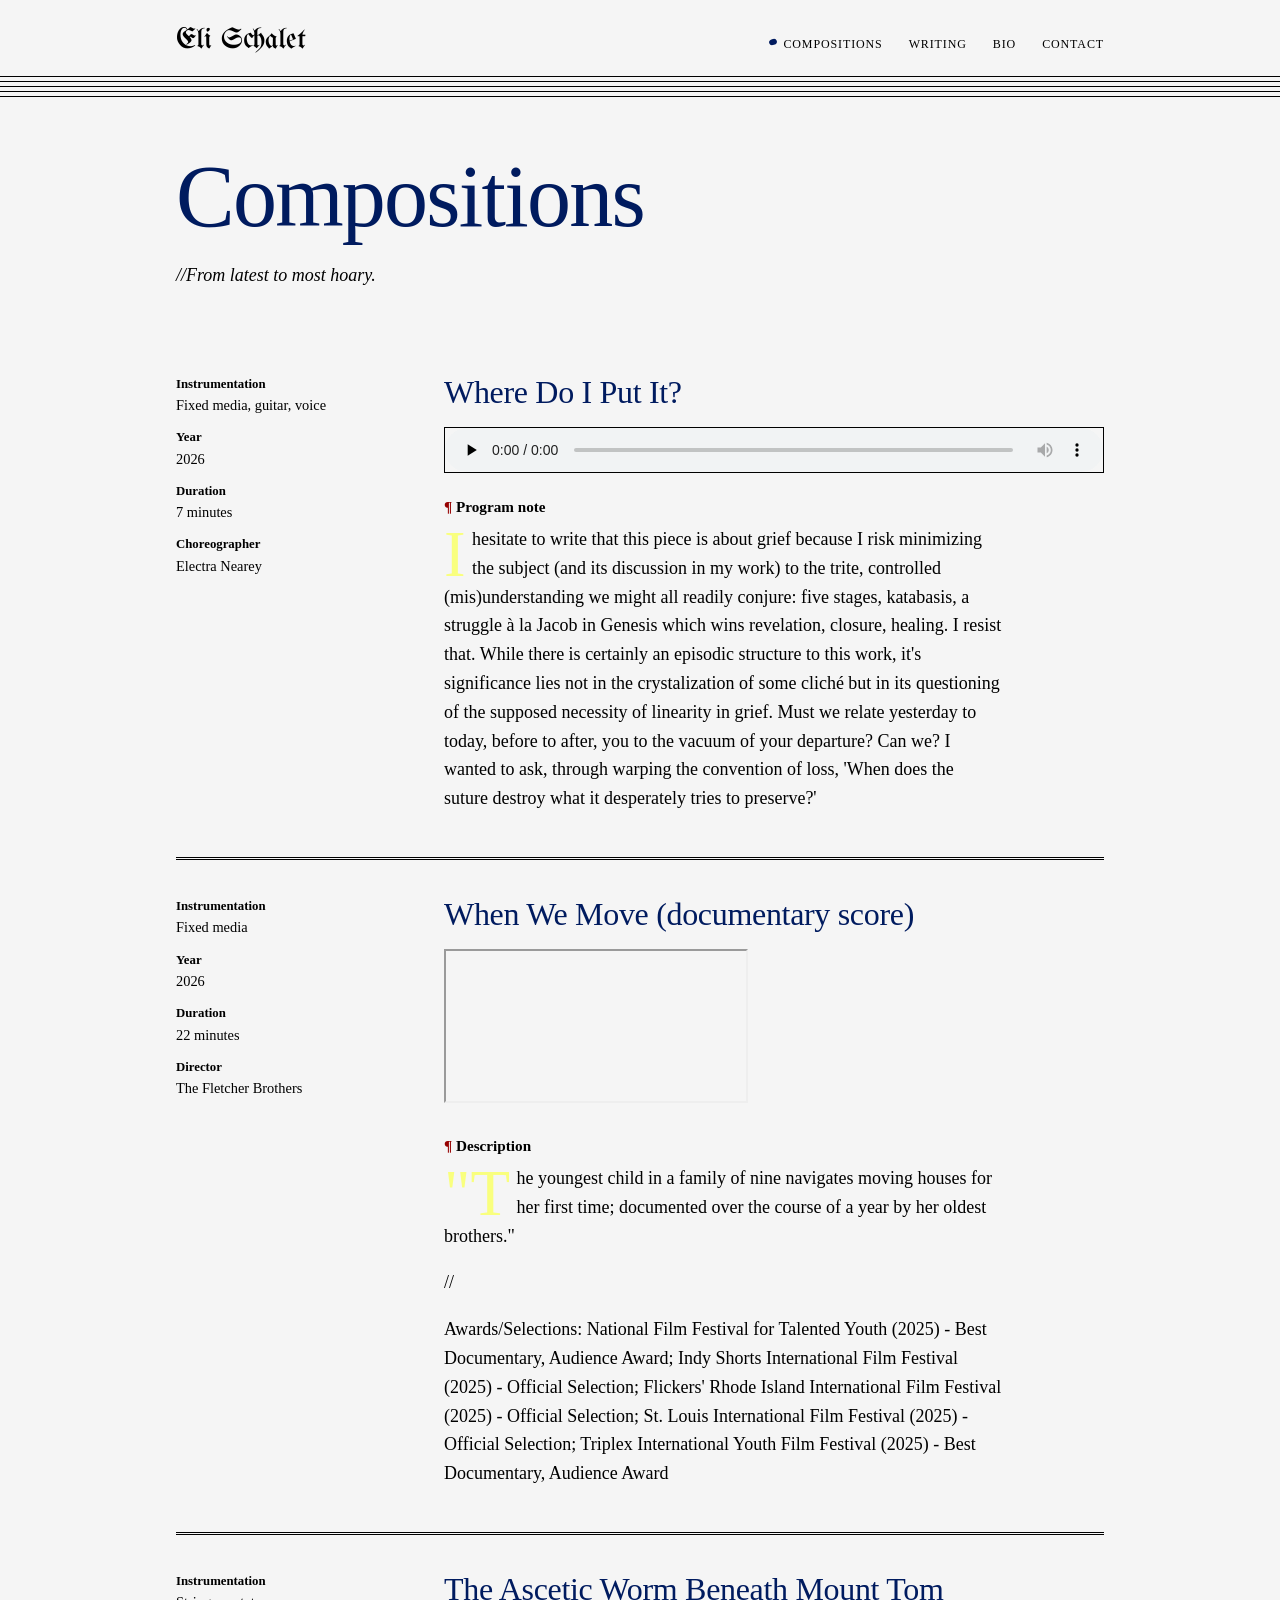
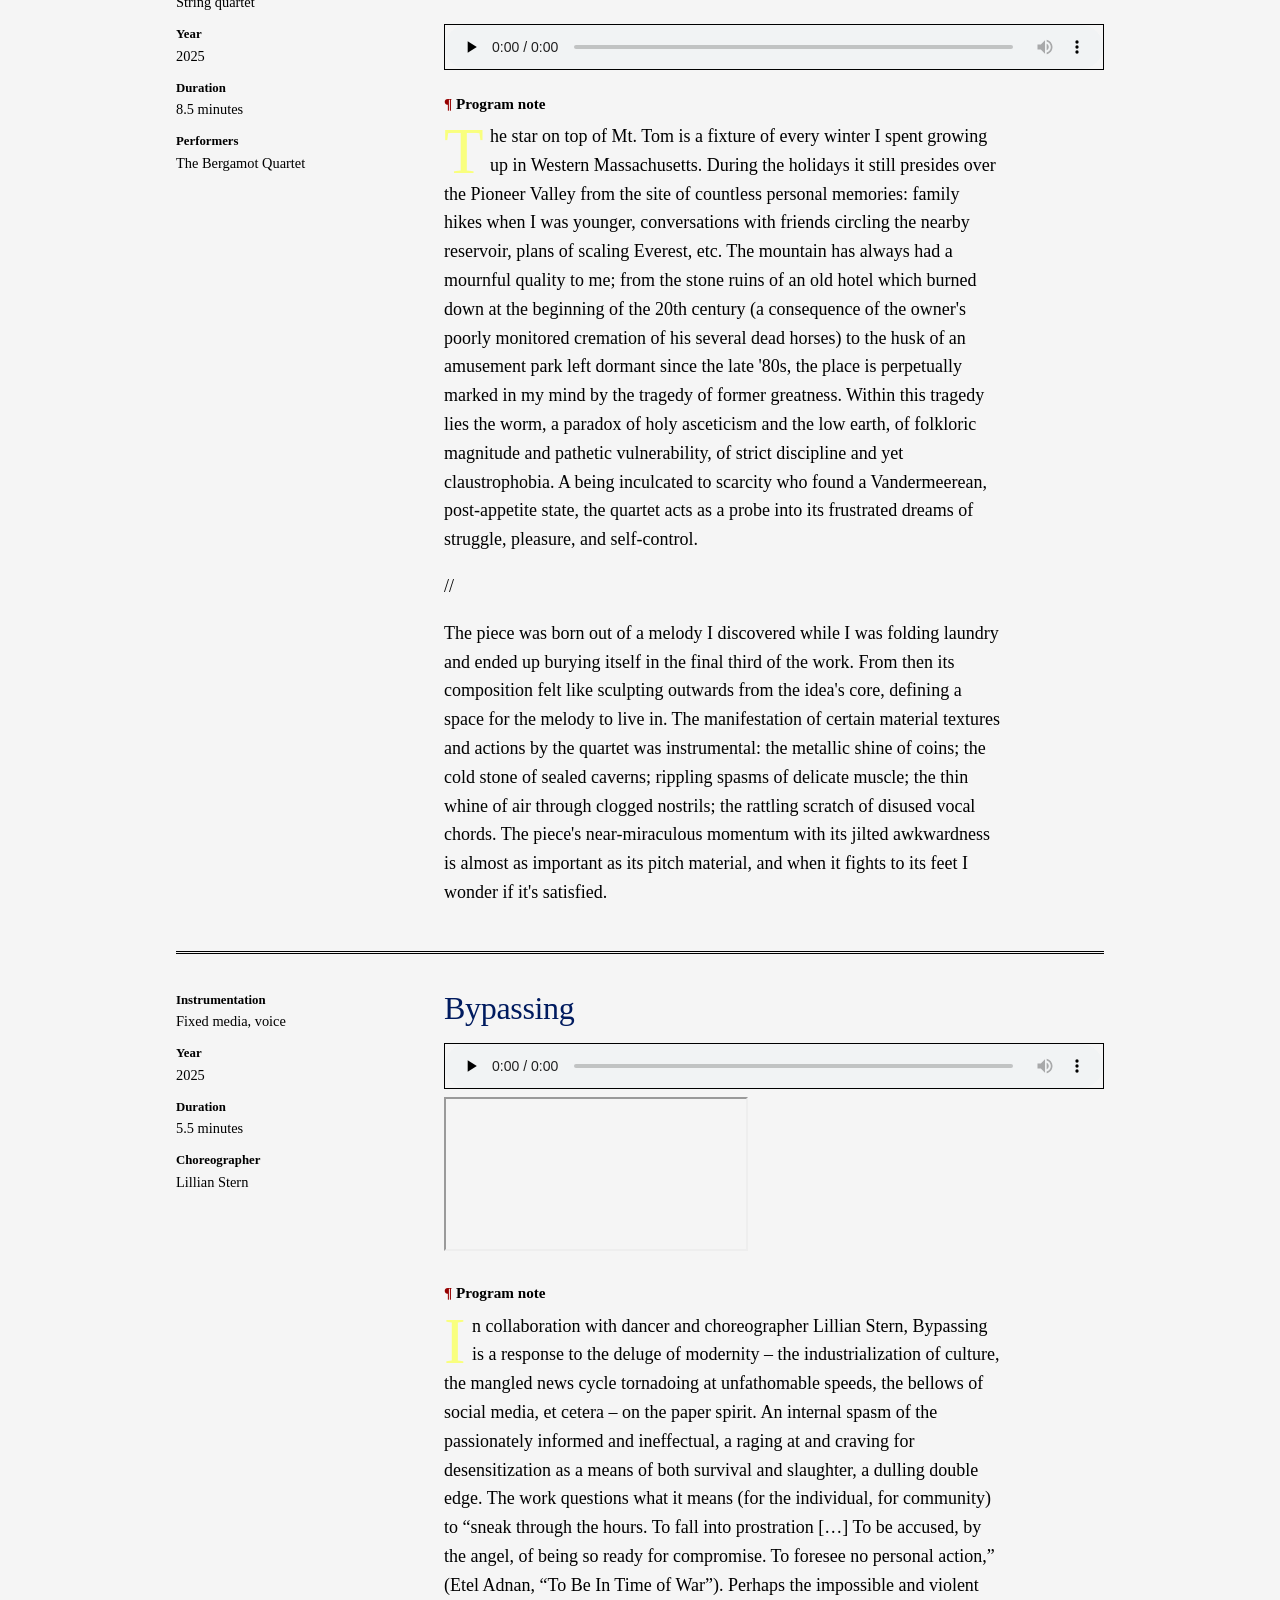
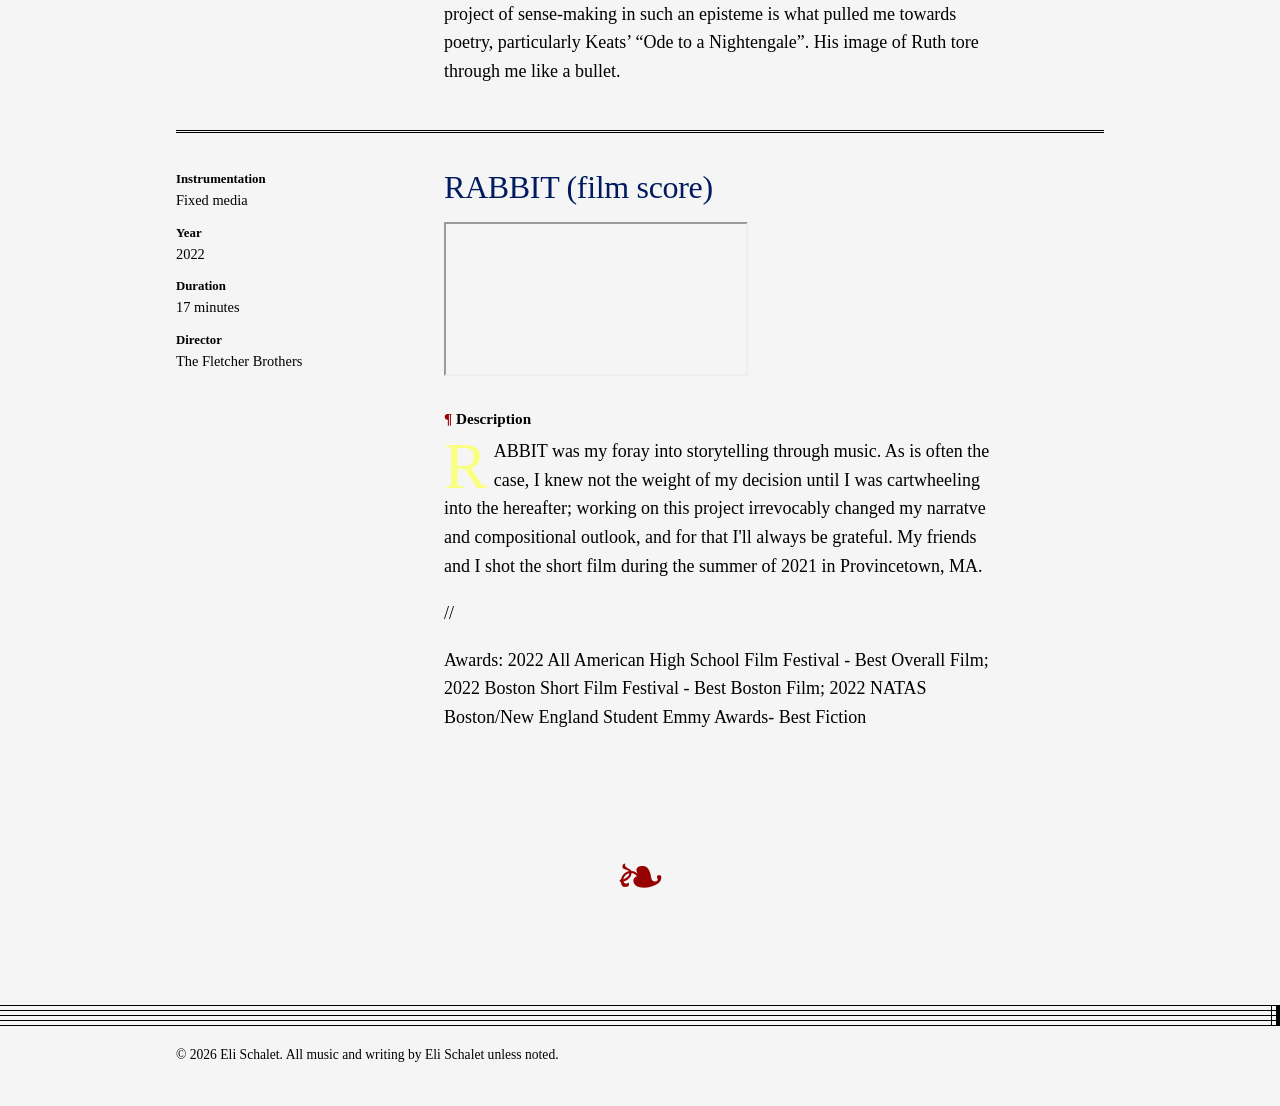
==== compositions.html @ 17a4720d "Initial portfolio site" ====
<!DOCTYPE html>
<html lang="en">
<head>
  <meta charset="UTF-8">
  <meta name="viewport" content="width=device-width, initial-scale=1">
  <title>Compositions | Eli Schalet</title>
  <meta name="description" content="Scores, recordings, and program notes by Eli Schalet.">
  <meta property="og:title" content="Compositions | Eli Schalet">
  <meta property="og:description" content="Scores, recordings, and program notes by Eli Schalet.">
  <meta property="og:type" content="website">
  <meta name="theme-color" content="#002FA7">
  <link rel="icon" href="images/Favicon.png">
   <link rel="preconnect" href="https://fonts.googleapis.com">
  <link rel="preconnect" href="https://fonts.gstatic.com" crossorigin>
  <link href="https://fonts.googleapis.com/css2?family=UnifrakturMaguntia&display=swap" rel="stylesheet">
  <link rel="stylesheet" href="css/style.css">
</head>
<body>
  <header class="site-header">
    <a class="site-title" href="index.html">Eli Schalet</a>
    <nav class="site-nav" aria-label="Main">
      <a href="compositions.html" aria-current="page">compositions</a>
      <a href="writing.html">writing</a>
      <a href="bio.html">bio</a>
      <a href="contact.html">contact</a>
    </nav>
  </header>
  <div class="header-rule"><div class="staff small" aria-hidden="true"></div></div>

  <main>
    <h1 class="page-title">Compositions</h1>
    <p class="page-intro">//From latest to most hoary.</p>

    <!-- To add a piece: copy one whole <article class="work"> block, paste it above or below, then edit. -->
    <article class="work">
      <dl class="work-meta"><dt>Instrumentation</dt><dd>Fixed media, guitar, voice</dd><dt>Year</dt><dd>2026</dd><dt>Duration</dt><dd>7 minutes</dd><dt>Choreographer</dt><dd>Electra Nearey</dd></dl>
      <div>
        <div>
         <h2>Where Do I Put It?</h2>
          <div class="player">
          <audio controls preload="none">
            <source src="audio/Where-Do-I-Put-It.mp3" type="audio/mpeg">
            Your browser does not support audio playback.
          </audio>
          </div>
          <h3>Program note</h3>
         <div class="note-text">
          <p>I hesitate to write that this piece is about grief because I risk minimizing the subject (and its discussion in my work) to the trite, controlled (mis)understanding we might all readily conjure: five stages, katabasis, a struggle à la Jacob in Genesis which wins revelation, closure, healing. I resist that. While there is certainly an episodic structure to this work, it's significance lies not in the crystalization of some cliché but in its questioning of the supposed necessity of linearity in grief. Must we relate yesterday to today, before to after, you to the vacuum of your departure? Can we? I wanted to ask, through warping the convention of loss, 'When does the suture destroy what it desperately tries to preserve?'</p>
        </div>
      </div>
    </article>
    <article class="work">
      <dl class="work-meta"><dt>Instrumentation</dt><dd>Fixed media</dd><dt>Year</dt><dd>2026</dd><dt>Duration</dt><dd>22 minutes</dd><dt>Director</dt><dd>The Fletcher Brothers</dd></dl>
        <div>
         <h2>When We Move (documentary score)</h2>
          <div class="video">
           <iframe
              src="https://www.youtube-nocookie.com/embed/kihxj8-IbUY"
              title="When We Move"
              loading="lazy"
              allow="accelerometer; encrypted-media; gyroscope; picture-in-picture"
              allowfullscreen></iframe>
          </div>
          <h3>Description</h3>
         <div class="note-text">
          <p>"The youngest child in a family of nine navigates moving houses for her first time; documented over the course of a year by her oldest brothers."</p>
          <p>//</p>
          <p>Awards/Selections: National Film Festival for Talented Youth (2025) - Best Documentary, Audience Award; Indy Shorts International Film Festival (2025) - Official Selection; Flickers' Rhode Island International Film Festival (2025) - Official Selection; St. Louis International Film Festival (2025) - Official Selection; Triplex International Youth Film Festival (2025) - Best Documentary, Audience Award</p>
        </div>
      </div>
    </article>
      <article class="work">
      <dl class="work-meta"><dt>Instrumentation</dt><dd>String quartet</dd><dt>Year</dt><dd>2025</dd><dt>Duration</dt><dd>8.5 minutes</dd><dt>Performers</dt><dd>The Bergamot Quartet</dd></dl>
      <div>
        <h2>The Ascetic Worm Beneath Mount Tom</h2>
        <div class="player">
          <audio controls preload="none">
            <source src="audio/The-Ascetic-Worm-Beneath-Mount-Tom.mp3" type="audio/mpeg">
            Your browser does not support audio playback.
          </audio>
        </div>
        <h3>Program note</h3>
        <div class="note-text">
          <p>The star on top of Mt. Tom is a fixture of every winter I spent growing up in Western Massachusetts. During the holidays it still presides over the Pioneer Valley from the site of countless personal memories: family hikes when I was younger, conversations with friends circling the nearby reservoir, plans of scaling Everest, etc. The mountain has always had a mournful quality to me; from the stone ruins of an old hotel which burned down at the beginning of the 20th century (a consequence of the owner's poorly monitored cremation of his several dead horses) to the husk of an amusement park left dormant since the late '80s, the place is perpetually marked in my mind by the tragedy of former greatness. Within this tragedy lies the worm, a paradox of holy asceticism and the low earth, of folkloric magnitude and pathetic vulnerability, of strict discipline and yet claustrophobia. A being inculcated to scarcity who found a Vandermeerean, post-appetite state, the quartet acts as a probe into its frustrated dreams of struggle, pleasure, and self-control.</p> 
          <p>//</p>
          <p>The piece was born out of a melody I discovered while I was folding laundry and ended up burying itself in the final third of the work. From then its composition felt like sculpting outwards from the idea's core, defining a space for the melody to live in. The manifestation of certain material textures and actions by the quartet was instrumental: the metallic shine of coins; the cold stone of sealed caverns; rippling spasms of delicate muscle; the thin whine of air through clogged nostrils; the rattling scratch of disused vocal chords. The piece's near-miraculous momentum with its jilted awkwardness is almost as important as its pitch material, and when it fights to its feet I wonder if it's satisfied.</p>
        </div>
      </div>
    </article>

    <article class="work">
      <dl class="work-meta"><dt>Instrumentation</dt><dd>Fixed media, voice</dd><dt>Year</dt><dd>2025</dd><dt>Duration</dt><dd>5.5 minutes</dd><dt><dt>Choreographer</dt><dd>Lillian Stern</dd></dl>
        <div>
         <h2>Bypassing</h2>
         <div class="player">
          <audio controls preload="none">
            <source src="audio/Bypassing.mp3" type="audio/mpeg">
            Your browser does not support audio playback.
          </audio>
        </div>
          <div class="video">
           <iframe
              src="https://www.youtube-nocookie.com/embed/ymyE1urTT2g"
              title="Bypassing"
              loading="lazy"
              allow="accelerometer; encrypted-media; gyroscope; picture-in-picture"
              allowfullscreen></iframe>
          </div>
          <h3>Program note</h3>
         <div class="note-text">
          <p>In collaboration with dancer and choreographer Lillian Stern, Bypassing is a response to the deluge of modernity – the industrialization of culture, the mangled news cycle tornadoing at unfathomable speeds, the bellows of social media, et cetera – on the paper spirit. An internal spasm of the passionately informed and ineffectual, a raging at and craving for desensitization as a means of both survival and slaughter, a dulling double edge. The work questions what it means (for the individual, for community) to “sneak through the hours. To fall into prostration […] To be accused, by the angel, of being so ready for compromise. To foresee no personal action,” (Etel Adnan, “To Be In Time of War”). Perhaps the impossible and violent project of sense-making in such an episteme is what pulled me towards poetry, particularly Keats’ “Ode to a Nightengale”. His image of Ruth tore through me like a bullet.</p>
        </div>
      </div>
    </article>

    <article class="work">
      <dl class="work-meta"><dt>Instrumentation</dt><dd>Fixed media</dd><dt>Year</dt><dd>2022</dd><dt>Duration</dt><dd>17 minutes</dd><dt>Director</dt><dd>The Fletcher Brothers</dd></dl>
      <div>
        <h2>RABBIT (film score)</h2>
        <div class="video">
          <iframe
            src="https://www.youtube-nocookie.com/embed/RTTvB4UaEZA"
            title="RABBIT film score"
            loading="lazy"
            allow="accelerometer; encrypted-media; gyroscope; picture-in-picture"
            allowfullscreen></iframe>
        </div>
        <h3>Description</h3>
        <div class="note-text">
          <p>RABBIT was my foray into storytelling through music. As is often the case, I knew not the weight of my decision until I was cartwheeling into the hereafter; working on this project irrevocably changed my narratve and compositional outlook, and for that I'll always be grateful. My friends and I shot the short film during the summer of 2021 in Provincetown, MA.</p>
         <p>//</p>
          <p>Awards: 2022 All American High School Film Festival - Best Overall Film; 2022 Boston Short Film Festival - Best Boston Film; 2022 NATAS Boston/New England Student Emmy Awards- Best Fiction</p>
        </div>
      </div>
    </article>
   
  </main>

  <footer class="site-footer">
    <div class="staff small" aria-hidden="true"><span class="barline final"></span><span class="barline final"></span></div>
    <p>&copy; 2026 Eli Schalet. All music and writing by Eli Schalet unless noted.</p>
  </footer>
  <script src="js/main.js"></script>
</body>
</html>
---- css/style.css ----
/* ------------------------------------------------------------
   Composer portfolio: ultramarine, white, black staff-line work
   Edit the colors and spacing in :root and everything follows.
------------------------------------------------------------ */
:root {
  --blue: #001b5f;          /* International Klein Blue */
  --maroon: #960000;        /* illuminated initials */
  --white: #f5f5f5;
  --black: #000000;
  --yellow:#f9ff7e;
  --gap: 12px;              /* distance between staff lines */
  --max: 1040px;
  --pad: clamp(20px, 5vw, 56px);
  --font: "Times New Roman", Times, serif;
}

* { box-sizing: border-box; margin: 0; padding: 0; }
html { scroll-behavior: smooth; }
body {
  font-family: var(--font);
  font-size: 1.125rem;   /* Times runs small, so the base is bumped up */
  line-height: 1.6;
  color: var(--black);
  background: var(--white);
  -webkit-font-smoothing: antialiased;
}
img { max-width: 100%; display: block; }
a { color: var(--blue); text-decoration-thickness: 1px; text-underline-offset: 3px; }
a:hover { background: var(--maroon); color: var(--white); text-decoration: none; }
:focus-visible { outline: 2px solid var(--blue); outline-offset: 3px; }

/* ---------- staff: five black lines, the manuscript-paper motif ---------- */
.staff {
  position: relative;
  height: calc(var(--gap) * 4 + 1px);
  background:
    linear-gradient(var(--black), var(--black)) 0 0 / 100% 1px no-repeat,
    linear-gradient(var(--black), var(--black)) 0 var(--gap) / 100% 1px no-repeat,
    linear-gradient(var(--black), var(--black)) 0 calc(var(--gap) * 2) / 100% 1px no-repeat,
    linear-gradient(var(--black), var(--black)) 0 calc(var(--gap) * 3) / 100% 1px no-repeat,
    linear-gradient(var(--black), var(--black)) 0 calc(var(--gap) * 4) / 100% 1px no-repeat;
}
.staff.small { --gap: 5px; }
.note {                      /* a notehead, with a stem */
  position: absolute;
  width: 15px; height: 11px;
  margin-top: -5px;
  background: var(--black);
  border-radius: 50%;
  transform: rotate(-15deg);
}
.note::after {
  content: ""; position: absolute;
  right: 0; bottom: 50%;
  width: 1px; height: 38px;
  background: var(--black);
}
.barline { position: absolute; top: 0; bottom: 0; width: 1px; background: var(--black); }

/* ---------- header ---------- */
.site-header {
  display: flex; justify-content: space-between; align-items: baseline;
  flex-wrap: wrap; gap: 12px 32px;
  padding: 26px var(--pad) 18px;
  max-width: var(--max); margin: 0 auto;
}
.site-title {
  font-weight: 700; font-size: 1.15rem; letter-spacing: -0.02em;
  color: var(--black); text-decoration: none;
}
.site-title:hover { background: none; color: var(--maroon); }
.site-nav { display: flex; gap: 26px; flex-wrap: wrap; }
.site-nav a {
  color: var(--black); text-decoration: none; font-size: 0.95rem;
  padding: 2px 0; position: relative;
}
.site-nav a:hover { background: none; color: var(--maroon); }
.site-nav a[aria-current="page"]::before {   /* a notehead marks the current page */
  content: ""; position: absolute; left: -14px; top: 50%;
  width: 8px; height: 6px; margin-top: -3px;
  background: var(--blue); border-radius: 50%; transform: rotate(-20deg);
}
.header-rule { max-width: var(--max); margin: 0 auto; padding: 0 var(--pad); }

/* ---------- layout ---------- */
main { max-width: var(--max); margin: 0 auto; padding: 56px var(--pad) 96px; }
h1 { font-size: clamp(2.4rem, 7vw, 5.5rem); line-height: 0.98; letter-spacing: -0.045em; font-weight: 700; color: var(--blue); }
h2 { font-size: clamp(1.4rem, 3vw, 2rem); line-height: 1.15; letter-spacing: -0.03em; font-weight: 700; }
h3 { font-size: 0.95rem; font-weight: 700; margin: 22px 0 6px; }
p + p { margin-top: 1em; }
.page-title { margin-bottom: 8px; }
.page-intro { max-width: 52ch; margin: 20px 0 48px; }
.small { font-size: 0.875rem; }

/* ---------- home ---------- */
.hero { padding: 24px 0 64px; }
.hero .role { margin-bottom: 14px; }
.hero .staff { margin: 44px 0 30px; --gap: 11px; }
.lede { max-width: 36ch; font-size: 1.2rem; line-height: 1.5; }

.featured {
  background: var(--blue); color: var(--white);
  padding: clamp(24px, 5vw, 48px);
  display: grid; grid-template-columns: 1fr 1fr; gap: 24px 48px; align-items: end;
  min-height: 320px;
}
.featured h2 { font-size: clamp(2rem, 5vw, 3.6rem); letter-spacing: -0.04em; }
.featured a { color: var(--white); }
.featured a:hover { background: var(--white); color: var(--maroon); }

.doors { display: grid; grid-template-columns: repeat(3, 1fr); border: 1px solid var(--black); border-top: 0; }
.doors a {
  color: var(--black); text-decoration: none; padding: 28px 24px 36px;
  border-left: 1px solid var(--black); font-size: 1.25rem; letter-spacing: -0.02em; font-weight: 700;
  display: flex; flex-direction: column; gap: 36px;
}
.doors a:first-child { border-left: 0; }
.doors a span { font-weight: 400; font-size: 0.9rem; letter-spacing: 0; }
.doors a:hover { background: var(--maroon); color: var(--white); }

/* ---------- compositions ---------- */
.work {
  display: grid; grid-template-columns: 220px 1fr; gap: 20px 48px;
  padding: 36px 0 44px; border-top: 1px solid var(--black);
}
.work-meta dt { font-weight: 700; font-size: 0.8rem; margin-top: 10px; }
.work-meta dt:first-child { margin-top: 0; }
.work-meta dd { font-size: 0.9rem; }
.work h2 { margin-bottom: 16px; color: var(--blue); }
.player { border: 1px solid var(--black); background: var(--white); margin-bottom: 8px; }
audio { display: block; width: 100%; height: 44px; }
.work .note-text { max-width: 62ch; }
.work .links { margin-top: 18px; font-size: 0.9rem; }

/* ---------- writings ---------- */
.piece {
  display: grid; grid-template-columns: 90px 1fr; gap: 8px 32px;
  padding: 26px 0; border-top: 1px dotted var(--black);
}
.piece:last-of-type { border-bottom: 1px dotted var(--black); }
.piece .year { font-size: 0.9rem; }
.piece h2 { font-size: 1.35rem; margin-bottom: 4px; }
.piece .where { font-size: 0.9rem; margin-bottom: 8px; }
.piece p:last-child { max-width: 58ch; }

/* ---------- bio ---------- */
.bio { display: grid; grid-template-columns: 320px 1fr; gap: 56px; align-items: start; margin-top: 40px; }
.portrait { background: var(--blue); color: var(--white); aspect-ratio: 4 / 5; display: flex; align-items: flex-end; padding: 16px; font-size: 0.85rem; }
.portrait img { width: 100%; height: 100%; object-fit: cover; }
.bio-text { max-width: 58ch; }
.bio-text .big { font-size: 1.35rem; line-height: 1.45; letter-spacing: -0.015em; margin-bottom: 1.2em; }
.facts { margin-top: 40px; border-top: 1px solid var(--black); }
.facts div { display: grid; grid-template-columns: 110px 1fr; gap: 16px; padding: 12px 0; border-bottom: 1px dotted var(--black); font-size: 0.95rem; }
.facts dt { font-weight: 700; }

/* ---------- contact ---------- */
.contact { display: grid; grid-template-columns: 1fr 1fr; gap: 56px; }
.contact h2 { margin-bottom: 14px; }
.email-link { font-size: clamp(1.3rem, 3vw, 1.9rem); font-weight: 700; letter-spacing: -0.03em; word-break: break-word; }
.social { list-style: none; margin-top: 28px; }
.social li { border-top: 1px dotted var(--black); }
.social li:last-child { border-bottom: 1px dotted var(--black); }
.social a { display: block; padding: 12px 0; color: var(--black); text-decoration: none; font-size: 1.05rem; }
.social a:hover { background: var(--maroon); color: var(--white); padding-left: 10px; }
form label { display: block; font-size: 0.85rem; font-weight: 700; margin-top: 18px; }
form input, form textarea {
  width: 100%; font: inherit; padding: 10px 12px; margin-top: 6px;
  border: 1px solid var(--black); border-radius: 0; background: var(--white);
}
form textarea { min-height: 150px; resize: vertical; }
form input:focus, form textarea:focus { outline: 2px solid var(--blue); outline-offset: 0; border-color: var(--blue); }
button {
  margin-top: 22px; font: inherit; font-weight: 700; cursor: pointer;
  background: var(--blue); color: var(--white); border: 1px solid var(--blue);
  padding: 12px 28px; border-radius: 0;
}
button:hover { background: var(--white); color: var(--yellow); }

/* ---------- footer ---------- */
.site-footer { max-width: var(--max); margin: 0 auto; padding: 0 var(--pad) 40px; font-size: 0.85rem; }
.site-footer .staff { margin-bottom: 18px; }
.site-footer .final { right: 0; }                 /* final double barline */
.site-footer .final + .final { right: 6px; width: 4px; }

/* ---------- small screens ---------- */
@media (max-width: 760px) {
  .featured, .contact, .bio, .work { grid-template-columns: 1fr; }
  .bio { gap: 32px; }
  .portrait { aspect-ratio: 1 / 1; max-width: 320px; }
  .doors { grid-template-columns: 1fr; }
  .doors a { border-left: 0; border-top: 1px solid var(--black); gap: 12px; }
  .doors a:first-child { border-top: 0; }
  .piece { grid-template-columns: 1fr; }
  .work-meta { display: grid; grid-template-columns: auto 1fr; gap: 0 16px; }
  .work-meta dt { margin-top: 0; }
  .site-nav { gap: 20px; }
}
@media (prefers-reduced-motion: reduce) { html { scroll-behavior: auto; } }

/* ------------------------------------------------------------
   Times New Roman adjustments + subtle medieval ornament
   (delete this whole block to remove the ornament)
------------------------------------------------------------ */
/* Serif type wants looser tracking and lighter headings than the sans did */
h1 { font-weight: 400; letter-spacing: -0.02em; line-height: 1; }
h2 { font-weight: 400; letter-spacing: -0.01em; }
.site-title { font-family: "UnifrakturMaguntia", "Old English Text MT", "Times New Roman", serif; font-weight: 400; font-size: 1.8rem; letter-spacing: 0; line-height: 1; }
.site-nav a { font-variant: small-caps; letter-spacing: 0.05em; font-size: 1.1rem; }
.doors a, .email-link { letter-spacing: 0; font-weight: 400; }
.doors a span { font-style: italic; }
.lede, .page-intro { font-style: italic; }

/* Illuminated initial: maroon drop cap on the home intro, bio, and each program note */
.bio-text .big::first-letter,
.note-text p:first-child::first-letter,
.lede::first-letter {
  float: left; color: var(--yellow);
  font-size: 3.6em; line-height: 0.8; padding: 0.06em 0.1em 0 0;
}

/* Pilcrow before small headings, like a rubricated paragraph mark */
h3::before { content: "\00B6\00A0"; color: var(--maroon); }

/* Double ruling between works, as on ruled manuscript pages */
.work { border-top: 3px double var(--black); }
.work:first-of-type { border-top: 0; }

/* Inset keyline frame inside the blue block, and an offset frame on the portrait */
.featured { outline: 1px solid rgba(255, 255, 255, 0.75); outline-offset: -12px; }
.portrait { outline: 1px solid var(--black); outline-offset: 7px; }

/* A fleuron closes every page */
main::after {
  content: "\2767"; display: block; text-align: center;
  color: var(--maroon); font-size: 3.8rem; line-height: 1; margin-top: 72px;
}

/* Home page photo behind the header and intro */
.top { position: relative; isolation: isolate; }
.top::before {
  content: "";
  position: absolute; inset: 0; z-index: -1;
  background: url("../images/hero.jpg") center / cover no-repeat;
  opacity: 0.25;             /* lower this for a fainter photo */
}
.hero-main { max-width: var(--max); margin: 0 auto; padding: 56px var(--pad) 0; }
.top + main { padding-top: 0; }   /* the blue box sits flush under the photo */

/* Footer staff ends at the page margin with a proper final barline */
.site-footer .staff {
  width: calc(50% + 50vw);   /* from the left window edge to the right text margin */
  margin-right: 0;
}
.site-footer .final + .final { right: 0; width: 4px; }       /* thick line, outer */
.site-footer .final:first-child { right: 8px; width: 1px; }  /* thin line, inner */

/* Staff lines run to the window edges; text keeps its margins */
.header-rule { max-width: none; padding: 0; }

.hero .staff,
.site-footer .staff {
  width: 100vw;
  margin-left: calc(50% - 50vw);
  margin-right: calc(50% - 50vw);
}

body { overflow-x: hidden; }   /* stops a sideways scrollbar from 100vw */

/* Blue box runs edge to edge; its text stays aligned with the page column */
.featured {
  width: 100vw;
  margin-left: calc(50% - 50vw);
  margin-right: calc(50% - 50vw);
  padding-left: max(var(--pad), calc((100vw - var(--max)) / 2 + var(--pad)));
  padding-right: max(var(--pad), calc((100vw - var(--max)) / 2 + var(--pad)));
}

/* Bordered links run edge to edge, with the first label aligned to the page column */
.doors {
  width: 100vw;
  margin-left: calc(50% - 50vw);
  margin-right: calc(50% - 50vw);
  border-left: 0;
  border-right: 0;
}
.doors a:first-child {
  padding-left: max(var(--pad), calc((100vw - var(--max)) / 2 + var(--pad)));
}

@media (max-width: 760px) {
  .doors a,
  .doors a:first-child { padding-left: var(--pad); padding-right: var(--pad); }
}

/* Center the text in the three bordered links */
.doors a,
.doors a:first-child {
  text-align: center;
  padding-left: 24px;
  padding-right: 24px;
}

/* Stems down for notes on or above the middle line */
.note.down::after { right: auto; left: 0; bottom: auto; top: 50%; }

/* Open notehead (half note) and whole note */
.note.open { background: transparent; border: 2px solid var(--black); }
.note.whole { background: transparent; border: 2px solid var(--black); }
.note.whole::after { display: none; }

/* Sharp sign, placed to the left of a notehead */
.note.sharp::before {
  content: "";
  position: absolute;
  left: -17px; top: 50%;
  width: 10px; height: 24px; margin-top: -19px;
  transform: rotate(20deg);   /* cancels the notehead's tilt so the sharp stands upright */
  background: url("data:image/svg+xml,%3Csvg xmlns='http://www.w3.org/2000/svg' viewBox='0 0 10 24'%3E%3Cg stroke='black' fill='none'%3E%3Cpath d='M3 2V22M7 1V21' stroke-width='1'/%3E%3Cpath d='M0 11L10 8M0 18L10 15' stroke-width='2.4'/%3E%3C/g%3E%3C/svg%3E") no-repeat center / 100% 100%;
}

.group { font-size: 1rem; font-style: italic; margin: 48px 0 12px; }
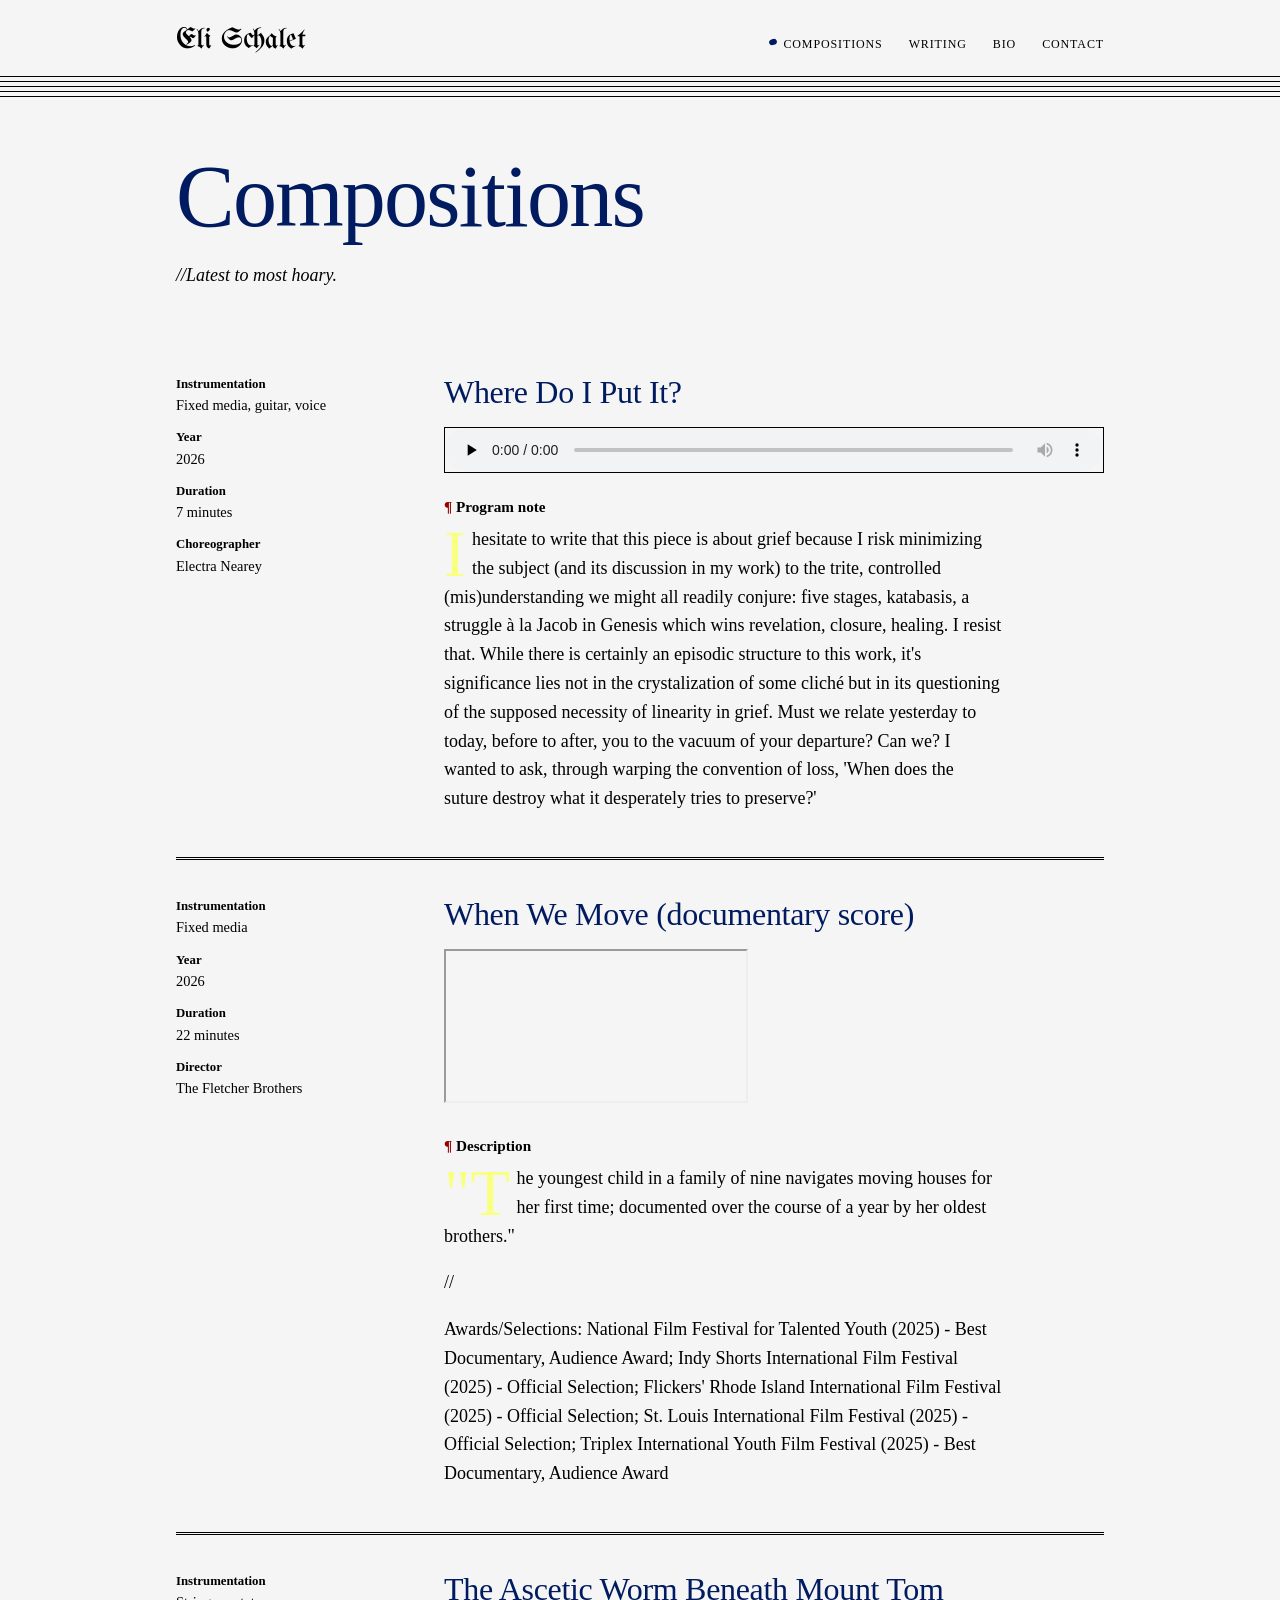
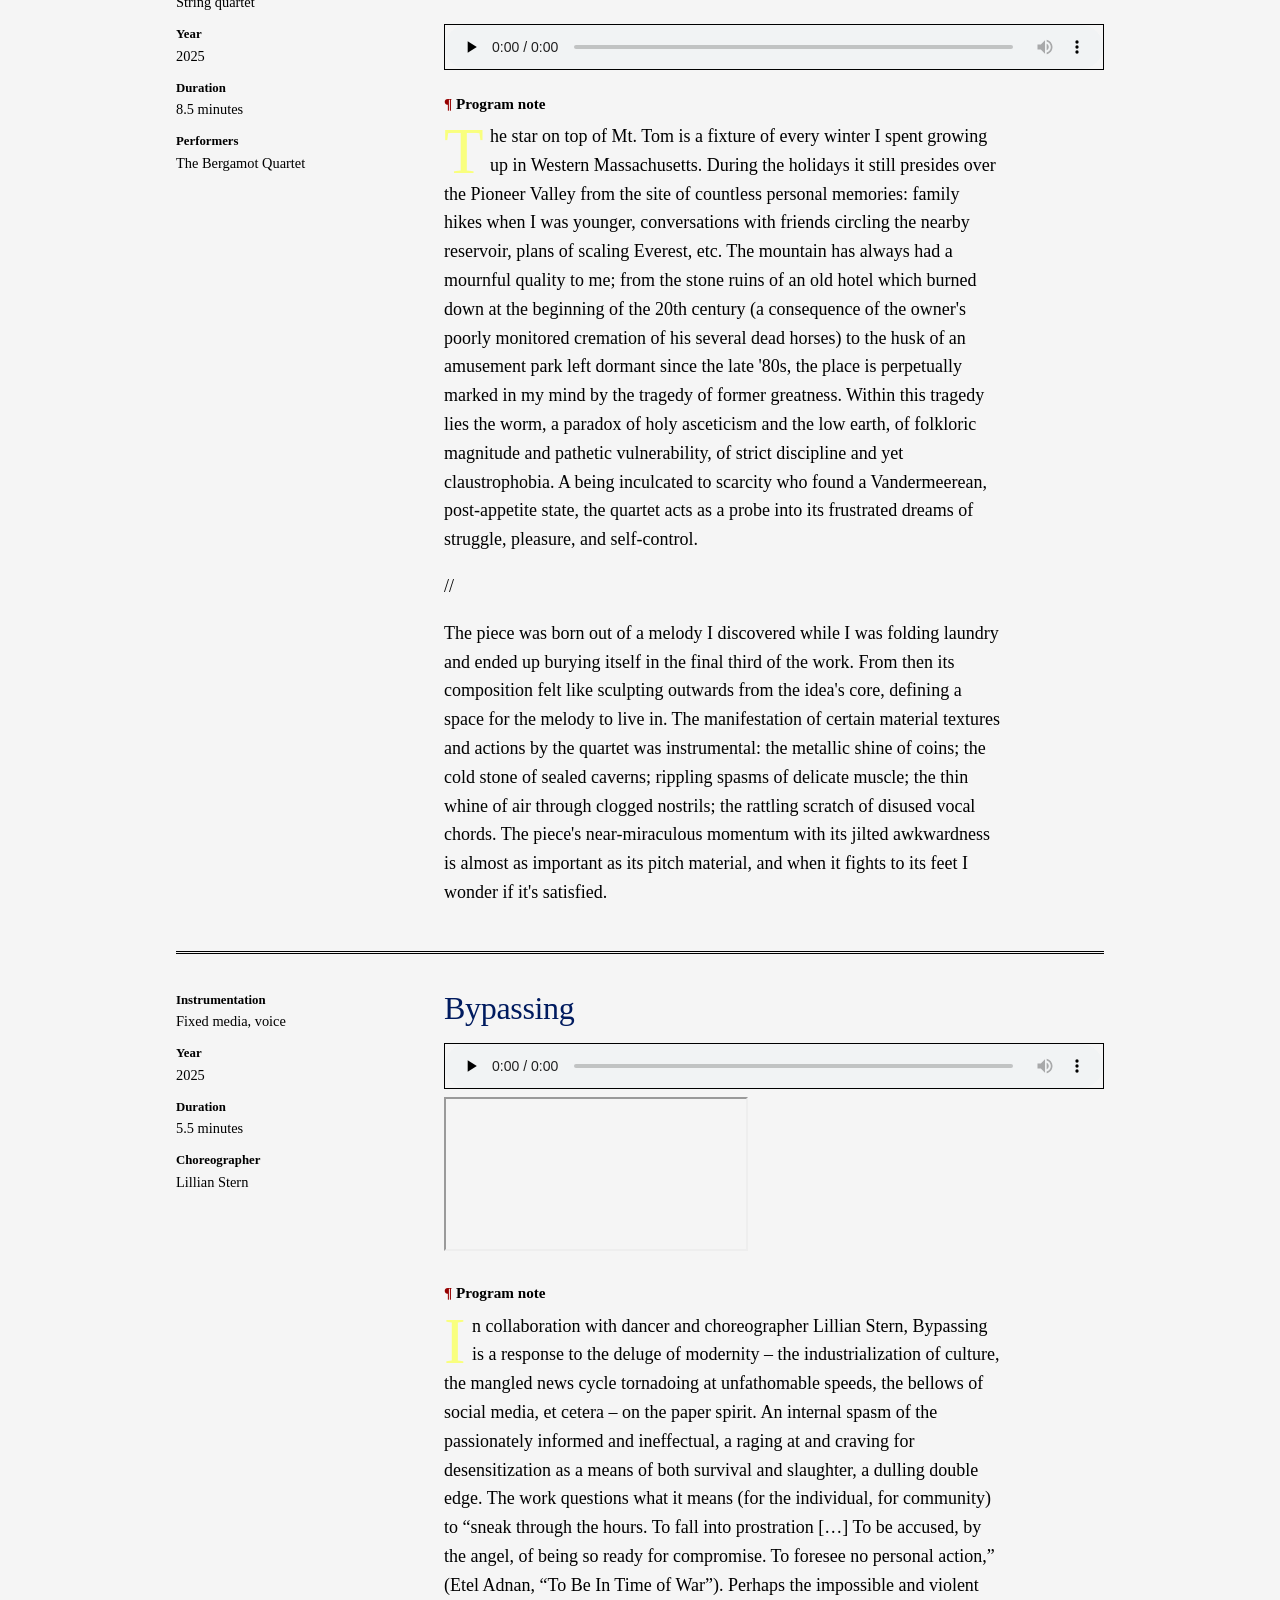
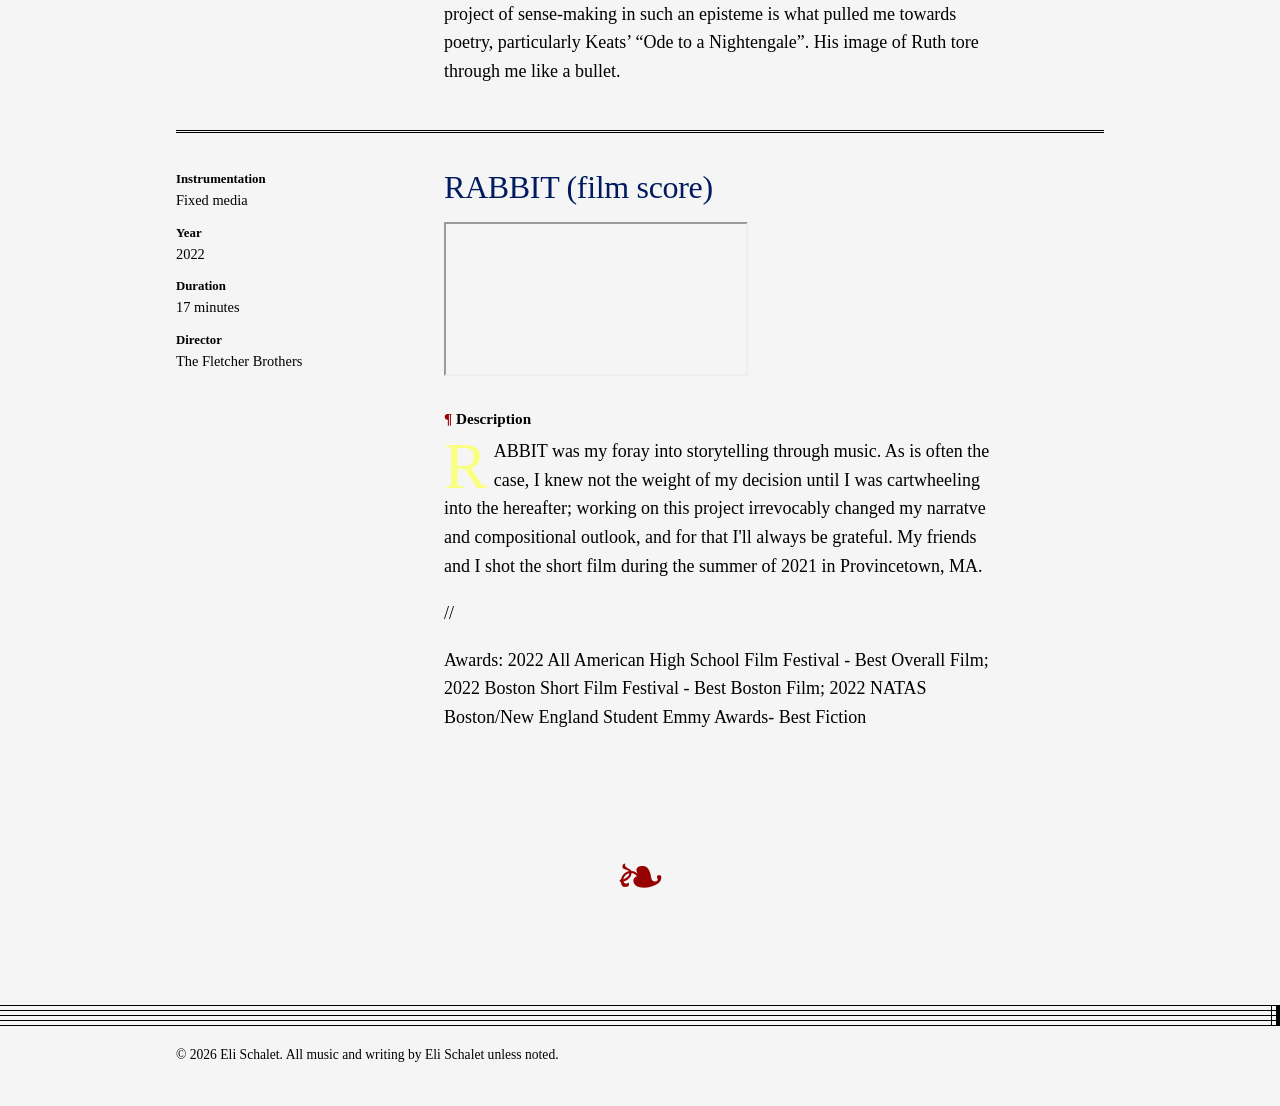
==== commit 34797afc: "Update compositions.html" ====
--- a/compositions.html
+++ b/compositions.html
@@ -29,7 +29,7 @@
 
   <main>
     <h1 class="page-title">Compositions</h1>
-    <p class="page-intro">//From latest to most hoary.</p>
+    <p class="page-intro">//Latest to most hoary.</p>
 
     <!-- To add a piece: copy one whole <article class="work"> block, paste it above or below, then edit. -->
     <article class="work">
